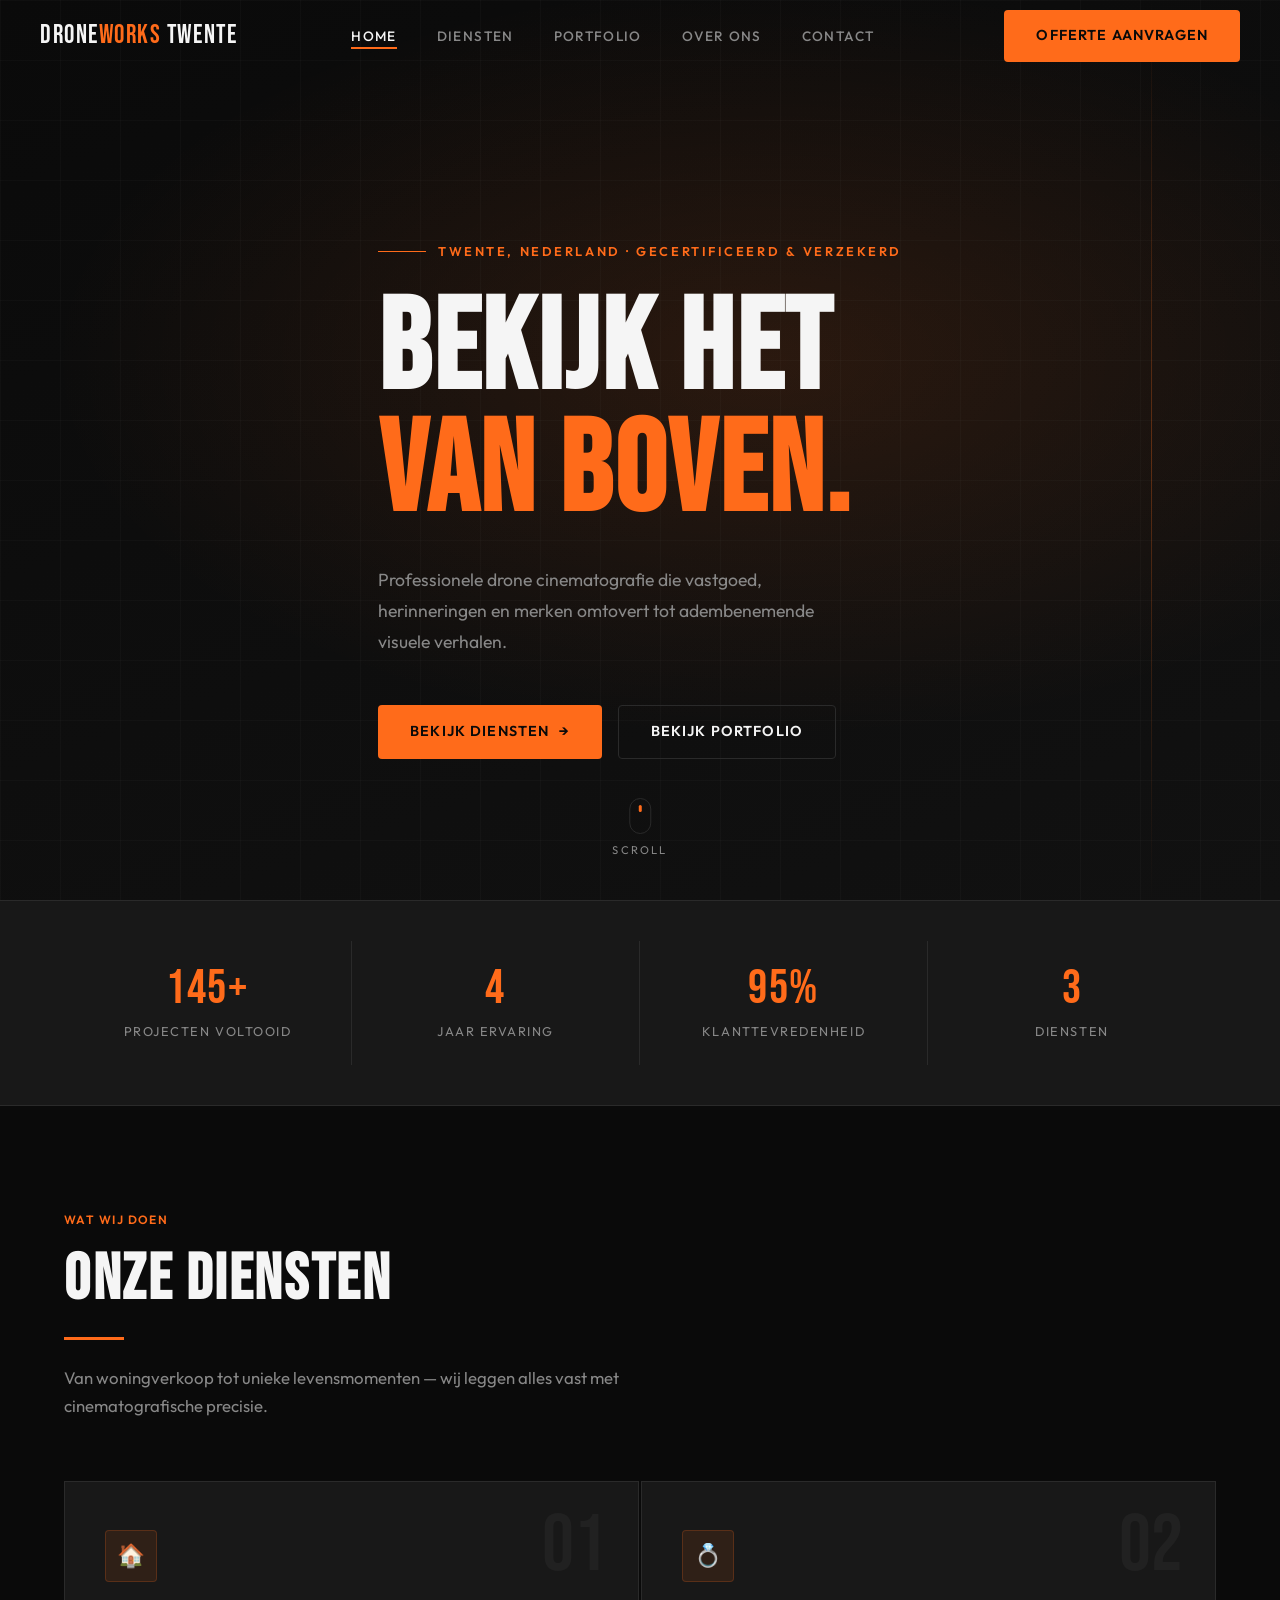
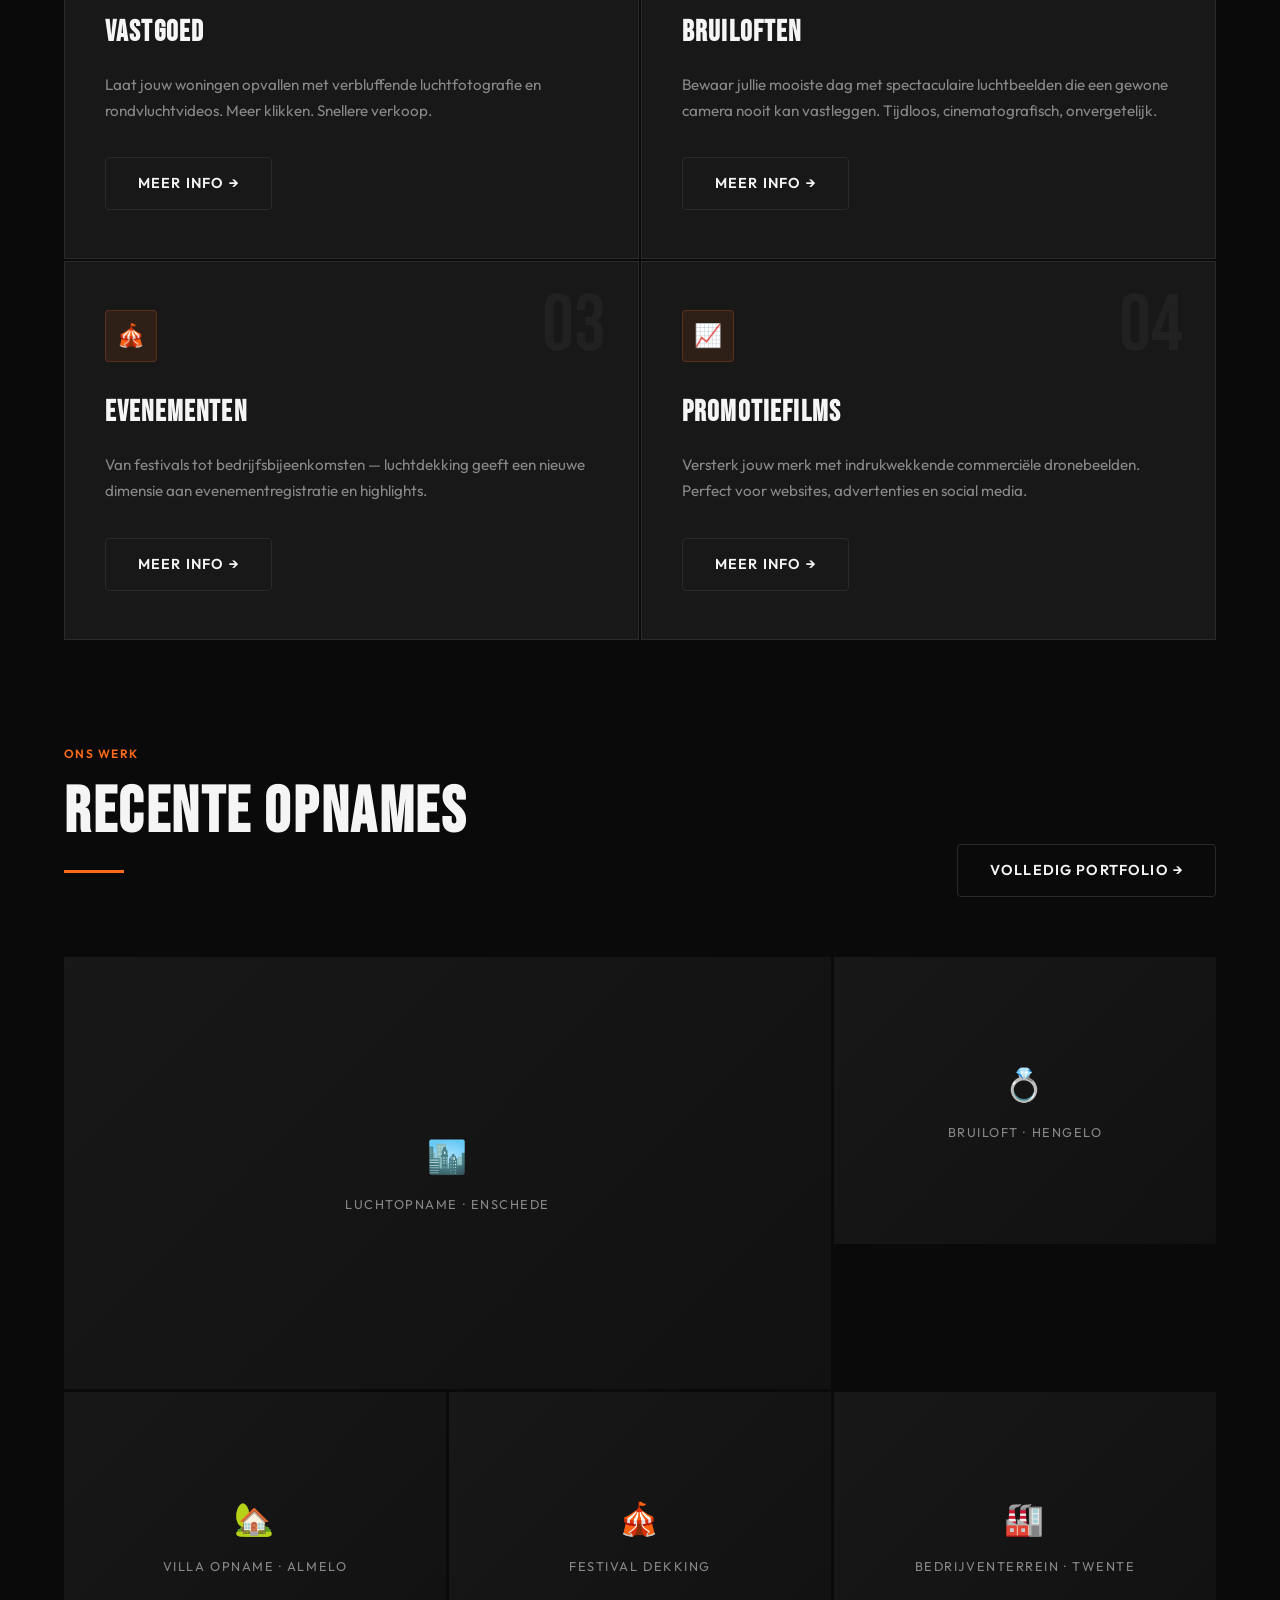
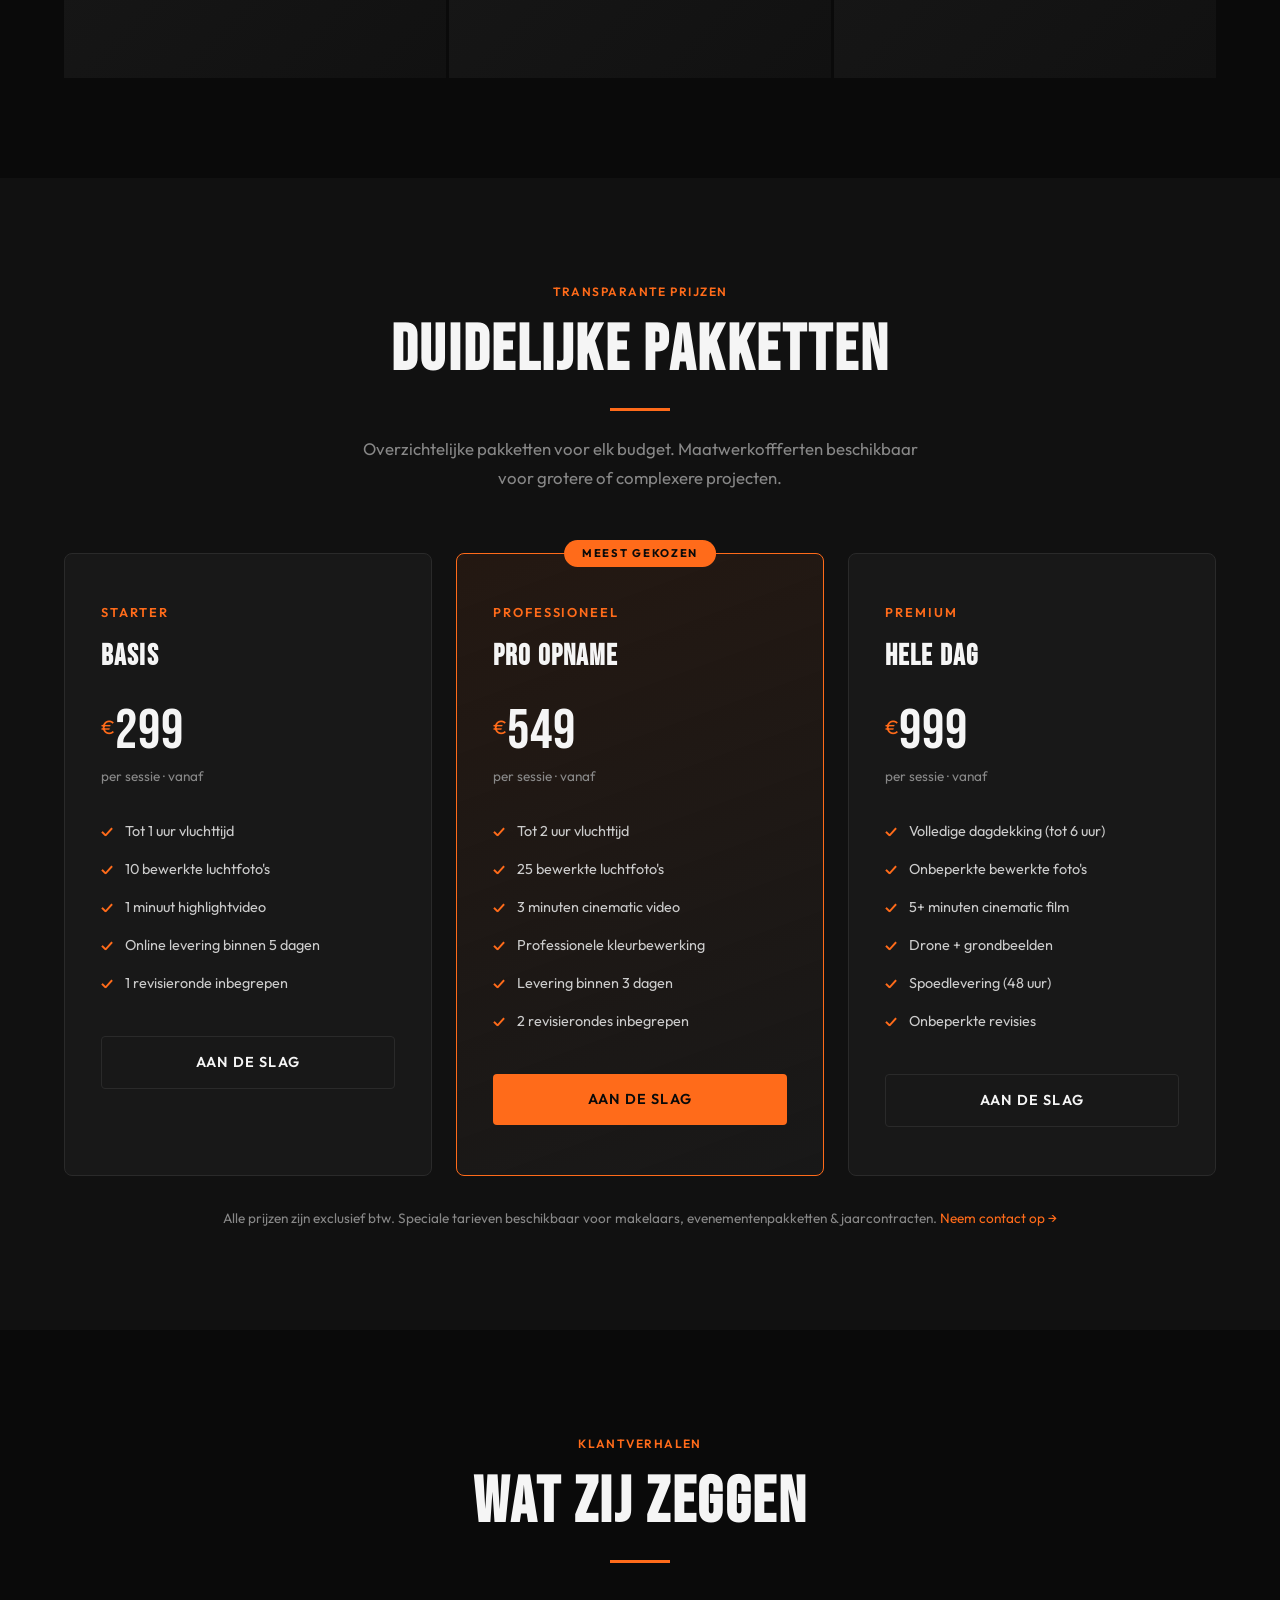
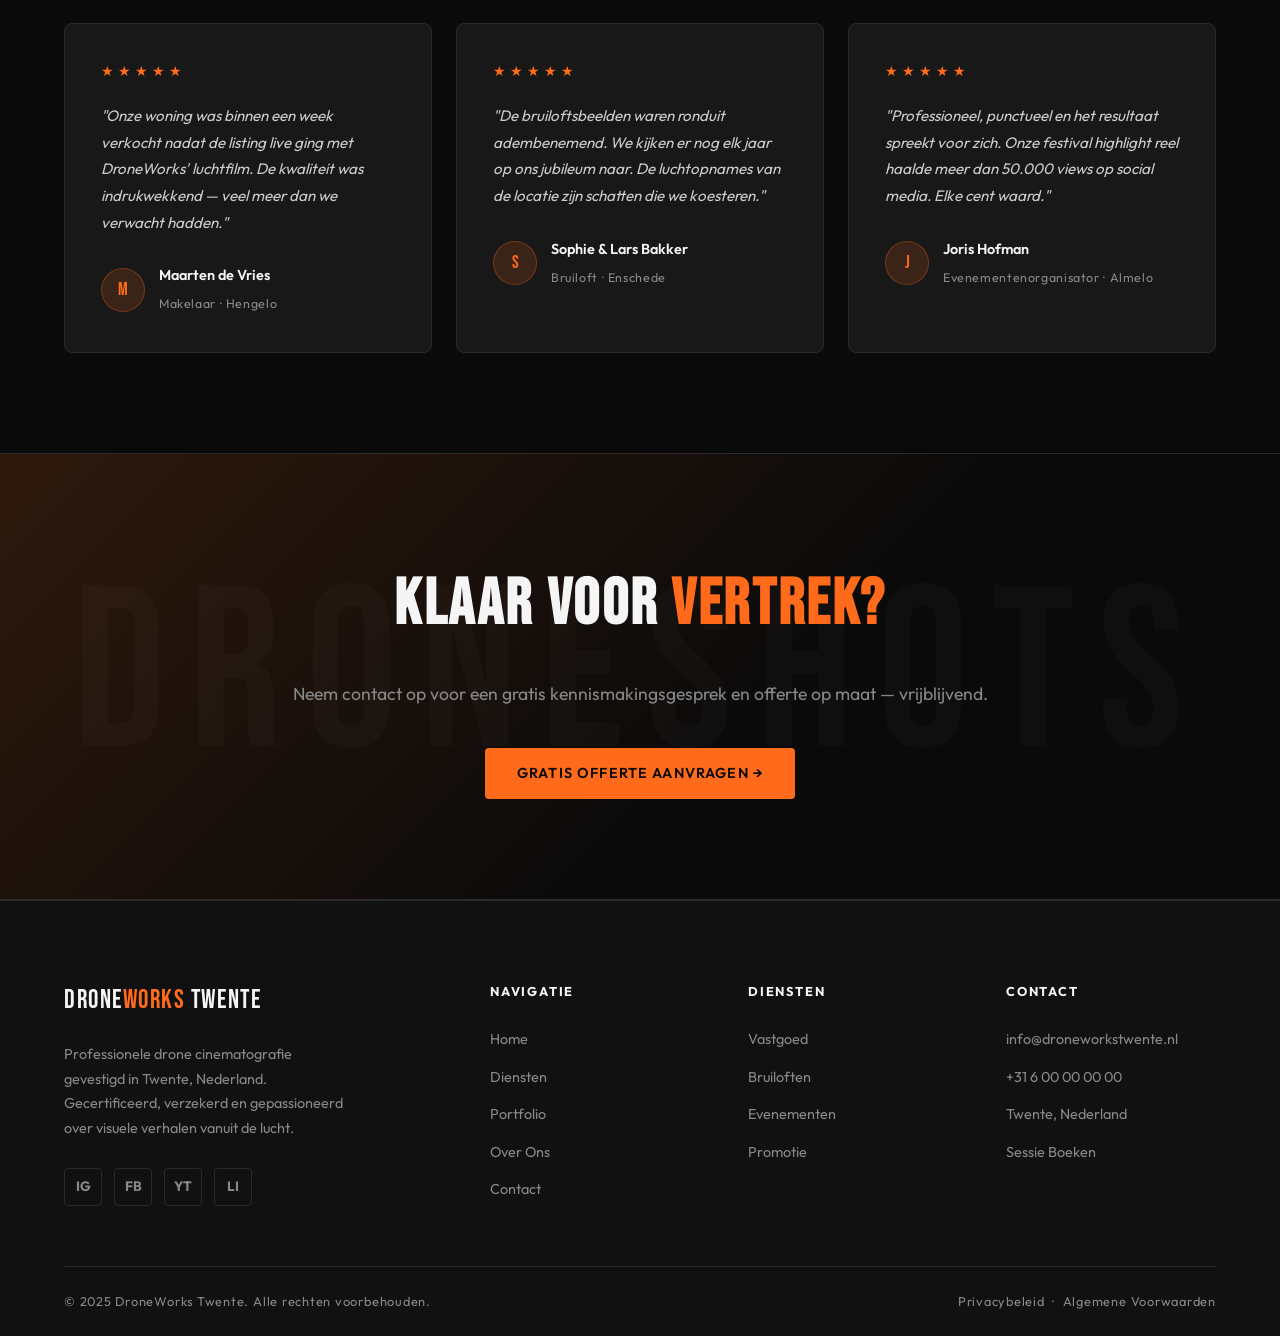
==== index.html @ cd23ff1b "Add files via upload" ====
<!DOCTYPE html>
<html lang="nl">
<head>
  <!-- ── Meta & SEO ───────────────────────────────────────── -->
  <meta charset="UTF-8" />
  <meta name="viewport" content="width=device-width, initial-scale=1.0" />
  <meta name="description" content="DroneWorks Twente — Professionele drone fotografie & videografie in Twente. Vastgoed, bruiloften, evenementen & promotiefilms." />
  <meta name="keywords" content="drone fotografie Twente, luchtfotografie Nederland, vastgoed drone, bruiloft drone video, DroneWorks Twente" />
  <meta property="og:title" content="DroneWorks Twente — Professionele Drone Cinematografie" />
  <meta property="og:description" content="Verhef jouw verhaal met adembenemende luchtbeelden. Vastgoed, bruiloften, evenementen & merken." />
  <meta property="og:type" content="website" />
  <title>DroneWorks Twente — Professionele Drone Cinematografie</title>
  <link rel="stylesheet" href="style.css" />
  <!-- Favicon placeholder -->
  <link rel="icon" href="data:image/svg+xml,<svg xmlns='http://www.w3.org/2000/svg' viewBox='0 0 100 100'><text y='.9em' font-size='90'>🚁</text></svg>" />
</head>
<body>

  <!-- ════════════════════════════════════════════════════════
       NAVIGATION
  ════════════════════════════════════════════════════════ -->
  <nav class="navbar" role="navigation" aria-label="Hoofdnavigatie">
    <div class="nav-inner">
      <!-- Logo -->
      <a href="index.html" class="nav-logo">DRONE<span>WORKS</span> TWENTE</a>

      <!-- Desktop links -->
      <ul class="nav-links">
        <li><a href="index.html" class="active">Home</a></li>
        <li><a href="services.html">Diensten</a></li>
        <li><a href="portfolio.html">Portfolio</a></li>
        <li><a href="about.html">Over Ons</a></li>
        <li><a href="contact.html">Contact</a></li>
      </ul>
      <a href="contact.html" class="btn btn-primary nav-cta">Offerte Aanvragen</a>

      <!-- Hamburger for mobile -->
      <button class="hamburger" aria-label="Menu openen" aria-expanded="false">
        <span></span><span></span><span></span>
      </button>
    </div>
  </nav>

  <!-- Mobile menu overlay -->
  <div class="mobile-menu" role="dialog" aria-label="Mobiele navigatie">
    <a href="index.html">Home</a>
    <a href="services.html">Diensten</a>
    <a href="portfolio.html">Portfolio</a>
    <a href="about.html">Over Ons</a>
    <a href="contact.html">Contact</a>
    <a href="contact.html" class="btn btn-primary" style="margin-top:16px;">Offerte Aanvragen</a>
  </div>

  <!-- ════════════════════════════════════════════════════════
       HERO SECTION
  ════════════════════════════════════════════════════════ -->
  <section class="hero" aria-label="Hero">
    <div class="hero-bg" aria-hidden="true"></div>

    <div class="hero-content">
      <div class="hero-eyebrow">
        <div class="hero-eyebrow-line"></div>
        <span>Twente, Nederland · Gecertificeerd &amp; Verzekerd</span>
      </div>

      <h1 class="hero-title">
        BEKIJK HET<br>
        <em>VAN BOVEN.</em>
      </h1>

      <p class="hero-sub">
        Professionele drone cinematografie die vastgoed, herinneringen
        en merken omtovert tot adembenemende visuele verhalen.
      </p>

      <div class="hero-actions">
        <a href="services.html" class="btn btn-primary">
          <span>Bekijk Diensten</span>
          <span>→</span>
        </a>
        <a href="portfolio.html" class="btn btn-outline">Bekijk Portfolio</a>
      </div>
    </div>

    <!-- Scroll indicator -->
    <div class="scroll-indicator" aria-hidden="true">
      <div class="scroll-mouse"></div>
      <span>Scroll</span>
    </div>
  </section>

  <!-- ════════════════════════════════════════════════════════
       STATS BAR
  ════════════════════════════════════════════════════════ -->
  <section class="stats-bar" aria-label="Statistieken">
    <div class="container">
      <div class="stats-grid">
        <div class="stat-item reveal">
          <div class="stat-number" data-count="150" data-suffix="+">150+</div>
          <div class="stat-label">Projecten Voltooid</div>
        </div>
        <div class="stat-item reveal reveal-delay-1">
          <div class="stat-number" data-count="5" data-suffix="">5</div>
          <div class="stat-label">Jaar Ervaring</div>
        </div>
        <div class="stat-item reveal reveal-delay-2">
          <div class="stat-number" data-count="98" data-suffix="%">98%</div>
          <div class="stat-label">Klanttevredenheid</div>
        </div>
        <div class="stat-item reveal reveal-delay-3">
          <div class="stat-number" data-count="4" data-suffix="">4</div>
          <div class="stat-label">Diensten</div>
        </div>
      </div>
    </div>
  </section>

  <!-- ════════════════════════════════════════════════════════
       SERVICES OVERVIEW
  ════════════════════════════════════════════════════════ -->
  <section class="section" aria-labelledby="services-heading">
    <div class="container">
      <div class="reveal">
        <span class="tag">Wat Wij Doen</span>
        <h2 class="section-title" id="services-heading">ONZE DIENSTEN</h2>
        <div class="divider"></div>
        <p class="section-sub">
          Van woningverkoop tot unieke levensmomenten — wij leggen alles vast met cinematografische precisie.
        </p>
      </div>

      <div class="services-grid">

        <!-- Vastgoed -->
        <div class="service-card reveal">
          <span class="service-num" aria-hidden="true">01</span>
          <div class="service-icon" aria-hidden="true">🏠</div>
          <h3>Vastgoed</h3>
          <p>Laat jouw woningen opvallen met verbluffende luchtfotografie en rondvluchtvideos. Meer klikken. Snellere verkoop.</p>
          <br>
          <a href="services.html#vastgoed" class="btn btn-outline" style="margin-top:8px;">Meer Info →</a>
        </div>

        <!-- Bruiloften -->
        <div class="service-card reveal reveal-delay-1">
          <span class="service-num" aria-hidden="true">02</span>
          <div class="service-icon" aria-hidden="true">💍</div>
          <h3>Bruiloften</h3>
          <p>Bewaar jullie mooiste dag met spectaculaire luchtbeelden die een gewone camera nooit kan vastleggen. Tijdloos, cinematografisch, onvergetelijk.</p>
          <br>
          <a href="services.html#bruiloften" class="btn btn-outline" style="margin-top:8px;">Meer Info →</a>
        </div>

        <!-- Evenementen -->
        <div class="service-card reveal reveal-delay-2">
          <span class="service-num" aria-hidden="true">03</span>
          <div class="service-icon" aria-hidden="true">🎪</div>
          <h3>Evenementen</h3>
          <p>Van festivals tot bedrijfsbijeenkomsten — luchtdekking geeft een nieuwe dimensie aan evenementregistratie en highlights.</p>
          <br>
          <a href="services.html#evenementen" class="btn btn-outline" style="margin-top:8px;">Meer Info →</a>
        </div>

        <!-- Promotiefilms -->
        <div class="service-card reveal reveal-delay-3">
          <span class="service-num" aria-hidden="true">04</span>
          <div class="service-icon" aria-hidden="true">📈</div>
          <h3>Promotiefilms</h3>
          <p>Versterk jouw merk met indrukwekkende commerciële dronebeelden. Perfect voor websites, advertenties en social media.</p>
          <br>
          <a href="services.html#promotie" class="btn btn-outline" style="margin-top:8px;">Meer Info →</a>
        </div>

      </div>
    </div>
  </section>

  <!-- ════════════════════════════════════════════════════════
       PORTFOLIO PREVIEW
  ════════════════════════════════════════════════════════ -->
  <section class="section" style="padding-top:0;" aria-labelledby="portfolio-heading">
    <div class="container">
      <div class="reveal" style="display:flex; align-items:flex-end; justify-content:space-between; flex-wrap:wrap; gap:24px; margin-bottom:0;">
        <div>
          <span class="tag">Ons Werk</span>
          <h2 class="section-title" id="portfolio-heading">RECENTE OPNAMES</h2>
          <div class="divider"></div>
        </div>
        <a href="portfolio.html" class="btn btn-outline reveal">Volledig Portfolio →</a>
      </div>

      <!-- 3-column portfolio grid with one wide item -->
      <div class="portfolio-grid reveal">

        <div class="portfolio-item large">
          <div class="portfolio-placeholder">
            <span class="icon">🏙️</span>
            <span>Luchtopname · Enschede</span>
          </div>
          <div class="portfolio-overlay">
            <h4>Enschede Luchtopname</h4>
            <span>Vastgoed</span>
          </div>
        </div>

        <div class="portfolio-item">
          <div class="portfolio-placeholder">
            <span class="icon">💍</span>
            <span>Bruiloft · Hengelo</span>
          </div>
          <div class="portfolio-overlay">
            <h4>Bruiloft Dag</h4>
            <span>Bruiloft</span>
          </div>
        </div>

        <div class="portfolio-item">
          <div class="portfolio-placeholder">
            <span class="icon">🏡</span>
            <span>Villa Opname · Almelo</span>
          </div>
          <div class="portfolio-overlay">
            <h4>Villa Almelo</h4>
            <span>Vastgoed</span>
          </div>
        </div>

        <div class="portfolio-item">
          <div class="portfolio-placeholder">
            <span class="icon">🎪</span>
            <span>Festival Dekking</span>
          </div>
          <div class="portfolio-overlay">
            <h4>Zomerfestival</h4>
            <span>Evenement</span>
          </div>
        </div>

        <div class="portfolio-item">
          <div class="portfolio-placeholder">
            <span class="icon">🏭</span>
            <span>Bedrijventerrein · Twente</span>
          </div>
          <div class="portfolio-overlay">
            <h4>Bedrijventerrein</h4>
            <span>Promotie</span>
          </div>
        </div>

      </div>
    </div>
  </section>

  <!-- ════════════════════════════════════════════════════════
       PRICING
  ════════════════════════════════════════════════════════ -->
  <section class="section" style="background: var(--dark);" aria-labelledby="pricing-heading">
    <div class="container">
      <div class="reveal" style="text-align:center; max-width:600px; margin:0 auto 60px;">
        <span class="tag">Transparante Prijzen</span>
        <h2 class="section-title" id="pricing-heading">DUIDELIJKE PAKKETTEN</h2>
        <div class="divider" style="margin:24px auto;"></div>
        <p class="section-sub" style="margin:0 auto;">
          Overzichtelijke pakketten voor elk budget. Maatwerkoffferten beschikbaar voor grotere of complexere projecten.
        </p>
      </div>

      <div class="pricing-grid">

        <!-- Starter -->
        <div class="pricing-card reveal">
          <div class="pricing-tier">Starter</div>
          <h3>Basis</h3>
          <div class="pricing-price">
            <span class="currency">€</span><span class="amount">299</span>
            <div class="period">per sessie · vanaf</div>
          </div>
          <ul class="pricing-features">
            <li>Tot 1 uur vluchttijd</li>
            <li>10 bewerkte luchtfoto's</li>
            <li>1 minuut highlightvideo</li>
            <li>Online levering binnen 5 dagen</li>
            <li>1 revisieronde inbegrepen</li>
          </ul>
          <a href="contact.html" class="btn btn-outline">Aan de Slag</a>
        </div>

        <!-- Professional (featured) -->
        <div class="pricing-card featured reveal reveal-delay-1">
          <div class="pricing-badge">Meest Gekozen</div>
          <div class="pricing-tier">Professioneel</div>
          <h3>Pro Opname</h3>
          <div class="pricing-price">
            <span class="currency">€</span><span class="amount">549</span>
            <div class="period">per sessie · vanaf</div>
          </div>
          <ul class="pricing-features">
            <li>Tot 2 uur vluchttijd</li>
            <li>25 bewerkte luchtfoto's</li>
            <li>3 minuten cinematic video</li>
            <li>Professionele kleurbewerking</li>
            <li>Levering binnen 3 dagen</li>
            <li>2 revisierondes inbegrepen</li>
          </ul>
          <a href="contact.html" class="btn btn-primary">Aan de Slag</a>
        </div>

        <!-- Premium -->
        <div class="pricing-card reveal reveal-delay-2">
          <div class="pricing-tier">Premium</div>
          <h3>Hele Dag</h3>
          <div class="pricing-price">
            <span class="currency">€</span><span class="amount">999</span>
            <div class="period">per sessie · vanaf</div>
          </div>
          <ul class="pricing-features">
            <li>Volledige dagdekking (tot 6 uur)</li>
            <li>Onbeperkte bewerkte foto's</li>
            <li>5+ minuten cinematic film</li>
            <li>Drone + grondbeelden</li>
            <li>Spoedlevering (48 uur)</li>
            <li>Onbeperkte revisies</li>
          </ul>
          <a href="contact.html" class="btn btn-outline">Aan de Slag</a>
        </div>

      </div>

      <p class="reveal" style="text-align:center; color:var(--grey); font-size:0.85rem; margin-top:32px;">
        Alle prijzen zijn exclusief btw. Speciale tarieven beschikbaar voor makelaars, evenementenpakketten &amp; jaarcontracten.
        <a href="contact.html" style="color:var(--orange);">Neem contact op →</a>
      </p>
    </div>
  </section>

  <!-- ════════════════════════════════════════════════════════
       TESTIMONIALS
  ════════════════════════════════════════════════════════ -->
  <section class="section" aria-labelledby="testimonials-heading">
    <div class="container">
      <div class="reveal" style="text-align:center;">
        <span class="tag">Klantverhalen</span>
        <h2 class="section-title" id="testimonials-heading">WAT ZIJ ZEGGEN</h2>
        <div class="divider" style="margin:24px auto;"></div>
      </div>

      <div class="testimonials-grid">

        <div class="testimonial-card reveal">
          <div class="testimonial-stars">★★★★★</div>
          <blockquote>"Onze woning was binnen een week verkocht nadat de listing live ging met DroneWorks' luchtfilm. De kwaliteit was indrukwekkend — veel meer dan we verwacht hadden."</blockquote>
          <div class="testimonial-author">
            <div class="testimonial-avatar">M</div>
            <div class="testimonial-author-info">
              <strong>Maarten de Vries</strong>
              <span>Makelaar · Hengelo</span>
            </div>
          </div>
        </div>

        <div class="testimonial-card reveal reveal-delay-1">
          <div class="testimonial-stars">★★★★★</div>
          <blockquote>"De bruiloftsbeelden waren ronduit adembenemend. We kijken er nog elk jaar op ons jubileum naar. De luchtopnames van de locatie zijn schatten die we koesteren."</blockquote>
          <div class="testimonial-author">
            <div class="testimonial-avatar">S</div>
            <div class="testimonial-author-info">
              <strong>Sophie &amp; Lars Bakker</strong>
              <span>Bruiloft · Enschede</span>
            </div>
          </div>
        </div>

        <div class="testimonial-card reveal reveal-delay-2">
          <div class="testimonial-stars">★★★★★</div>
          <blockquote>"Professioneel, punctueel en het resultaat spreekt voor zich. Onze festival highlight reel haalde meer dan 50.000 views op social media. Elke cent waard."</blockquote>
          <div class="testimonial-author">
            <div class="testimonial-avatar">J</div>
            <div class="testimonial-author-info">
              <strong>Joris Hofman</strong>
              <span>Evenementenorganisator · Almelo</span>
            </div>
          </div>
        </div>

      </div>
    </div>
  </section>

  <!-- ════════════════════════════════════════════════════════
       CTA BANNER
  ════════════════════════════════════════════════════════ -->
  <section class="cta-banner" aria-labelledby="cta-heading">
    <div class="container">
      <h2 id="cta-heading">KLAAR VOOR <span class="orange">VERTREK?</span></h2>
      <p>Neem contact op voor een gratis kennismakingsgesprek en offerte op maat — vrijblijvend.</p>
      <a href="contact.html" class="btn btn-primary">
        Gratis Offerte Aanvragen →
      </a>
    </div>
  </section>

  <!-- ════════════════════════════════════════════════════════
       FOOTER
  ════════════════════════════════════════════════════════ -->
  <footer>
    <div class="container">
      <div class="footer-grid">

        <!-- Brand -->
        <div class="footer-brand">
          <a href="index.html" class="nav-logo">DRONE<span>WORKS</span> TWENTE</a>
          <p>Professionele drone cinematografie gevestigd in Twente, Nederland. Gecertificeerd, verzekerd en gepassioneerd over visuele verhalen vanuit de lucht.</p>
          <div class="social-links">
            <a href="#" class="social-link" aria-label="Instagram">IG</a>
            <a href="#" class="social-link" aria-label="Facebook">FB</a>
            <a href="#" class="social-link" aria-label="YouTube">YT</a>
            <a href="#" class="social-link" aria-label="LinkedIn">LI</a>
          </div>
        </div>

        <!-- Navigation -->
        <div class="footer-col">
          <h4>Navigatie</h4>
          <ul>
            <li><a href="index.html">Home</a></li>
            <li><a href="services.html">Diensten</a></li>
            <li><a href="portfolio.html">Portfolio</a></li>
            <li><a href="about.html">Over Ons</a></li>
            <li><a href="contact.html">Contact</a></li>
          </ul>
        </div>

        <!-- Services -->
        <div class="footer-col">
          <h4>Diensten</h4>
          <ul>
            <li><a href="services.html#vastgoed">Vastgoed</a></li>
            <li><a href="services.html#bruiloften">Bruiloften</a></li>
            <li><a href="services.html#evenementen">Evenementen</a></li>
            <li><a href="services.html#promotie">Promotie</a></li>
          </ul>
        </div>

        <!-- Contact -->
        <div class="footer-col">
          <h4>Contact</h4>
          <ul>
            <li><a href="mailto:info@droneworkstwente.nl">info@droneworkstwente.nl</a></li>
            <li><a href="tel:+31600000000">+31 6 00 00 00 00</a></li>
            <li><a href="#">Twente, Nederland</a></li>
            <li><a href="contact.html">Sessie Boeken</a></li>
          </ul>
        </div>

      </div>

      <!-- Footer bottom bar -->
      <div class="footer-bottom">
        <p>© 2025 DroneWorks Twente. Alle rechten voorbehouden.</p>
        <p>
          <a href="#">Privacybeleid</a> &nbsp;·&nbsp;
          <a href="#">Algemene Voorwaarden</a>
        </p>
      </div>
    </div>
  </footer>

  <script src="script.js"></script>
</body>
</html>
---- style.css ----
/* ============================================================
   DroneWorks Twente — Main Stylesheet
   Dark cinematic theme with orange accents
   ============================================================ */

@import url('https://fonts.googleapis.com/css2?family=Bebas+Neue&family=Outfit:wght@300;400;500;600;700&display=swap');

/* ── CSS Variables ───────────────────────────────────────── */
:root {
  --black:      #0a0a0a;
  --dark:       #111111;
  --card:       #181818;
  --border:     #2a2a2a;
  --orange:     #ff6b1a;
  --orange-dim: #cc5514;
  --white:      #f5f5f5;
  --grey:       #888888;
  --light-grey: #cccccc;

  --font-display: 'Bebas Neue', sans-serif;
  --font-body:    'Outfit', sans-serif;

  --radius: 4px;
  --transition: 0.3s cubic-bezier(0.4, 0, 0.2, 1);
  --glow: 0 0 40px rgba(255,107,26,0.25);
}

/* ── Reset ───────────────────────────────────────────────── */
*, *::before, *::after { box-sizing: border-box; margin: 0; padding: 0; }
html { scroll-behavior: smooth; font-size: 16px; }
body {
  background: var(--black);
  color: var(--white);
  font-family: var(--font-body);
  line-height: 1.6;
  overflow-x: hidden;
}
img { max-width: 100%; display: block; }
a  { color: inherit; text-decoration: none; }
ul { list-style: none; }

/* ── Utility ─────────────────────────────────────────────── */
.container  { max-width: 1200px; margin: 0 auto; padding: 0 24px; }
.section    { padding: 100px 0; }
.section-sm { padding: 60px 0; }
.orange     { color: var(--orange); }
.tag {
  display: inline-block;
  font-size: 0.75rem;
  font-weight: 600;
  letter-spacing: 0.12em;
  text-transform: uppercase;
  color: var(--orange);
  margin-bottom: 16px;
}
.section-title {
  font-family: var(--font-display);
  font-size: clamp(2.5rem, 5vw, 4rem);
  letter-spacing: 0.04em;
  line-height: 1.05;
  margin-bottom: 20px;
}
.section-sub {
  font-size: 1.05rem;
  color: var(--grey);
  max-width: 560px;
  line-height: 1.7;
}
.divider {
  width: 60px; height: 3px;
  background: var(--orange);
  margin: 24px 0;
}

/* ── Buttons ─────────────────────────────────────────────── */
.btn {
  display: inline-flex;
  align-items: center;
  gap: 10px;
  padding: 14px 32px;
  font-family: var(--font-body);
  font-size: 0.9rem;
  font-weight: 600;
  letter-spacing: 0.08em;
  text-transform: uppercase;
  border-radius: var(--radius);
  cursor: pointer;
  transition: var(--transition);
  border: none;
}
.btn-primary {
  background: var(--orange);
  color: var(--black);
}
.btn-primary:hover {
  background: var(--white);
  transform: translateY(-2px);
  box-shadow: var(--glow);
}
.btn-outline {
  background: transparent;
  color: var(--white);
  border: 1px solid var(--border);
}
.btn-outline:hover {
  border-color: var(--orange);
  color: var(--orange);
}

/* ── Navigation ──────────────────────────────────────────── */
.navbar {
  position: fixed;
  top: 0; left: 0; right: 0;
  z-index: 1000;
  padding: 0 24px;
  transition: var(--transition);
}
.navbar.scrolled {
  background: rgba(10,10,10,0.95);
  backdrop-filter: blur(20px);
  border-bottom: 1px solid var(--border);
}
.nav-inner {
  max-width: 1200px;
  margin: 0 auto;
  height: 72px;
  display: flex;
  align-items: center;
  justify-content: space-between;
}
.nav-logo {
  font-family: var(--font-display);
  font-size: 1.6rem;
  letter-spacing: 0.06em;
  color: var(--white);
}
.nav-logo span { color: var(--orange); }
.nav-links {
  display: flex;
  align-items: center;
  gap: 40px;
}
.nav-links a {
  font-size: 0.85rem;
  font-weight: 500;
  letter-spacing: 0.1em;
  text-transform: uppercase;
  color: var(--grey);
  transition: var(--transition);
  position: relative;
}
.nav-links a::after {
  content: '';
  position: absolute;
  bottom: -4px; left: 0;
  width: 0; height: 2px;
  background: var(--orange);
  transition: var(--transition);
}
.nav-links a:hover,
.nav-links a.active { color: var(--white); }
.nav-links a:hover::after,
.nav-links a.active::after { width: 100%; }
.nav-cta { margin-left: 16px; }

/* Hamburger */
.hamburger {
  display: none;
  flex-direction: column;
  gap: 5px;
  cursor: pointer;
  padding: 4px;
}
.hamburger span {
  display: block;
  width: 24px; height: 2px;
  background: var(--white);
  transition: var(--transition);
}
.hamburger.open span:nth-child(1) { transform: translateY(7px) rotate(45deg); }
.hamburger.open span:nth-child(2) { opacity: 0; }
.hamburger.open span:nth-child(3) { transform: translateY(-7px) rotate(-45deg); }

/* Mobile menu */
.mobile-menu {
  display: none;
  position: fixed;
  inset: 0;
  background: var(--black);
  z-index: 999;
  flex-direction: column;
  align-items: center;
  justify-content: center;
  gap: 40px;
}
.mobile-menu.open { display: flex; }
.mobile-menu a {
  font-family: var(--font-display);
  font-size: 2.5rem;
  letter-spacing: 0.06em;
  color: var(--grey);
  transition: var(--transition);
}
.mobile-menu a:hover { color: var(--orange); }

/* ── Hero ─────────────────────────────────────────────────── */
.hero {
  position: relative;
  min-height: 100vh;
  display: flex;
  align-items: center;
  overflow: hidden;
}
.hero-bg {
  position: absolute;
  inset: 0;
  background:
    radial-gradient(ellipse 80% 60% at 60% 40%, rgba(255,107,26,0.12) 0%, transparent 70%),
    linear-gradient(160deg, #0a0a0a 0%, #111111 100%);
}
/* Cinematic grid overlay */
.hero-bg::before {
  content: '';
  position: absolute;
  inset: 0;
  background-image:
    linear-gradient(rgba(255,255,255,0.02) 1px, transparent 1px),
    linear-gradient(90deg, rgba(255,255,255,0.02) 1px, transparent 1px);
  background-size: 60px 60px;
}
/* Diagonal orange accent line */
.hero-bg::after {
  content: '';
  position: absolute;
  top: 0; right: 10%;
  width: 1px; height: 100%;
  background: linear-gradient(to bottom, transparent, var(--orange), transparent);
  opacity: 0.3;
}
.hero-content {
  position: relative;
  z-index: 2;
  max-width: 1200px;
  margin: 0 auto;
  padding: 0 24px;
  padding-top: 100px;
}
.hero-eyebrow {
  display: flex;
  align-items: center;
  gap: 12px;
  margin-bottom: 28px;
  opacity: 0;
  animation: fadeUp 0.8s 0.3s forwards;
}
.hero-eyebrow-line {
  width: 48px; height: 1px;
  background: var(--orange);
}
.hero-eyebrow span {
  font-size: 0.8rem;
  font-weight: 600;
  letter-spacing: 0.2em;
  text-transform: uppercase;
  color: var(--orange);
}
.hero-title {
  font-family: var(--font-display);
  font-size: clamp(4rem, 10vw, 9rem);
  line-height: 0.95;
  letter-spacing: 0.02em;
  margin-bottom: 32px;
  opacity: 0;
  animation: fadeUp 0.8s 0.5s forwards;
}
.hero-title em {
  font-style: normal;
  color: var(--orange);
  display: block;
}
.hero-sub {
  font-size: 1.1rem;
  color: var(--grey);
  max-width: 480px;
  line-height: 1.75;
  margin-bottom: 48px;
  opacity: 0;
  animation: fadeUp 0.8s 0.7s forwards;
}
.hero-actions {
  display: flex;
  gap: 16px;
  flex-wrap: wrap;
  opacity: 0;
  animation: fadeUp 0.8s 0.9s forwards;
}
/* Scroll indicator */
.scroll-indicator {
  position: absolute;
  bottom: 40px;
  left: 50%;
  transform: translateX(-50%);
  display: flex;
  flex-direction: column;
  align-items: center;
  gap: 8px;
  opacity: 0;
  animation: fadeIn 1s 1.5s forwards;
}
.scroll-indicator span {
  font-size: 0.7rem;
  letter-spacing: 0.2em;
  text-transform: uppercase;
  color: var(--grey);
}
.scroll-mouse {
  width: 22px; height: 36px;
  border: 1px solid var(--border);
  border-radius: 11px;
  position: relative;
}
.scroll-mouse::after {
  content: '';
  position: absolute;
  top: 6px; left: 50%;
  transform: translateX(-50%);
  width: 3px; height: 7px;
  background: var(--orange);
  border-radius: 2px;
  animation: scrollDot 2s infinite;
}

/* ── Stats Bar ───────────────────────────────────────────── */
.stats-bar {
  background: var(--card);
  border-top: 1px solid var(--border);
  border-bottom: 1px solid var(--border);
  padding: 40px 0;
}
.stats-grid {
  display: grid;
  grid-template-columns: repeat(4, 1fr);
  gap: 0;
}
.stat-item {
  text-align: center;
  padding: 24px;
  border-right: 1px solid var(--border);
  position: relative;
}
.stat-item:last-child { border-right: none; }
.stat-number {
  font-family: var(--font-display);
  font-size: 3rem;
  letter-spacing: 0.04em;
  color: var(--orange);
  line-height: 1;
  margin-bottom: 8px;
}
.stat-label {
  font-size: 0.8rem;
  letter-spacing: 0.12em;
  text-transform: uppercase;
  color: var(--grey);
}

/* ── Services Overview ───────────────────────────────────── */
.services-grid {
  display: grid;
  grid-template-columns: repeat(2, 1fr);
  gap: 2px;
  margin-top: 60px;
}
.service-card {
  background: var(--card);
  padding: 48px 40px;
  border: 1px solid var(--border);
  position: relative;
  overflow: hidden;
  transition: var(--transition);
  cursor: pointer;
}
.service-card::before {
  content: '';
  position: absolute;
  bottom: 0; left: 0;
  width: 0; height: 2px;
  background: var(--orange);
  transition: var(--transition);
}
.service-card:hover::before { width: 100%; }
.service-card:hover { border-color: rgba(255,107,26,0.3); }
.service-icon {
  width: 52px; height: 52px;
  background: rgba(255,107,26,0.1);
  border: 1px solid rgba(255,107,26,0.2);
  border-radius: var(--radius);
  display: flex;
  align-items: center;
  justify-content: center;
  margin-bottom: 28px;
  font-size: 1.4rem;
}
.service-card h3 {
  font-family: var(--font-display);
  font-size: 1.8rem;
  letter-spacing: 0.04em;
  margin-bottom: 16px;
}
.service-card p {
  color: var(--grey);
  line-height: 1.7;
  font-size: 0.95rem;
}
.service-num {
  position: absolute;
  top: 24px; right: 32px;
  font-family: var(--font-display);
  font-size: 5rem;
  color: rgba(255,255,255,0.04);
  line-height: 1;
  pointer-events: none;
}

/* ── Portfolio Grid ──────────────────────────────────────── */
.portfolio-grid {
  display: grid;
  grid-template-columns: repeat(3, 1fr);
  gap: 3px;
  margin-top: 60px;
}
.portfolio-item {
  position: relative;
  aspect-ratio: 4/3;
  overflow: hidden;
  cursor: pointer;
  background: var(--card);
}
.portfolio-item.large {
  grid-column: span 2;
  aspect-ratio: 16/9;
}
.portfolio-placeholder {
  width: 100%; height: 100%;
  background: linear-gradient(135deg, var(--card) 0%, var(--dark) 100%);
  display: flex;
  flex-direction: column;
  align-items: center;
  justify-content: center;
  gap: 12px;
  color: var(--grey);
  font-size: 0.8rem;
  letter-spacing: 0.12em;
  text-transform: uppercase;
  transition: var(--transition);
}
.portfolio-placeholder .icon { font-size: 2rem; }
.portfolio-overlay {
  position: absolute;
  inset: 0;
  background: rgba(255,107,26,0.85);
  display: flex;
  flex-direction: column;
  align-items: center;
  justify-content: center;
  opacity: 0;
  transition: var(--transition);
}
.portfolio-item:hover .portfolio-overlay { opacity: 1; }
.portfolio-overlay h4 {
  font-family: var(--font-display);
  font-size: 1.6rem;
  letter-spacing: 0.06em;
  color: var(--black);
  margin-bottom: 8px;
}
.portfolio-overlay span {
  font-size: 0.75rem;
  letter-spacing: 0.15em;
  text-transform: uppercase;
  color: rgba(0,0,0,0.7);
}

/* ── Pricing ─────────────────────────────────────────────── */
.pricing-grid {
  display: grid;
  grid-template-columns: repeat(3, 1fr);
  gap: 24px;
  margin-top: 60px;
}
.pricing-card {
  background: var(--card);
  border: 1px solid var(--border);
  border-radius: 8px;
  padding: 48px 36px;
  position: relative;
  transition: var(--transition);
}
.pricing-card.featured {
  border-color: var(--orange);
  background: linear-gradient(160deg, rgba(255,107,26,0.08) 0%, var(--card) 100%);
}
.pricing-badge {
  position: absolute;
  top: -14px; left: 50%;
  transform: translateX(-50%);
  background: var(--orange);
  color: var(--black);
  font-size: 0.7rem;
  font-weight: 700;
  letter-spacing: 0.15em;
  text-transform: uppercase;
  padding: 5px 18px;
  border-radius: 20px;
}
.pricing-tier {
  font-size: 0.8rem;
  font-weight: 600;
  letter-spacing: 0.15em;
  text-transform: uppercase;
  color: var(--orange);
  margin-bottom: 12px;
}
.pricing-card h3 {
  font-family: var(--font-display);
  font-size: 1.8rem;
  letter-spacing: 0.04em;
  margin-bottom: 24px;
}
.pricing-price {
  margin-bottom: 32px;
}
.pricing-price .amount {
  font-family: var(--font-display);
  font-size: 3.5rem;
  letter-spacing: 0.02em;
  color: var(--white);
  line-height: 1;
}
.pricing-price .currency {
  font-size: 1.2rem;
  vertical-align: top;
  margin-top: 8px;
  display: inline-block;
  color: var(--orange);
}
.pricing-price .period {
  font-size: 0.85rem;
  color: var(--grey);
  margin-top: 6px;
}
.pricing-features {
  display: flex;
  flex-direction: column;
  gap: 14px;
  margin-bottom: 40px;
}
.pricing-features li {
  display: flex;
  align-items: flex-start;
  gap: 12px;
  font-size: 0.9rem;
  color: var(--light-grey);
}
.pricing-features li::before {
  content: '✓';
  color: var(--orange);
  font-weight: 700;
  flex-shrink: 0;
  margin-top: 1px;
}
.pricing-card .btn { width: 100%; justify-content: center; }

/* ── CTA Banner ──────────────────────────────────────────── */
.cta-banner {
  background: linear-gradient(135deg, rgba(255,107,26,0.15) 0%, transparent 60%);
  border-top: 1px solid var(--border);
  border-bottom: 1px solid var(--border);
  padding: 100px 0;
  text-align: center;
  position: relative;
  overflow: hidden;
}
.cta-banner::before {
  content: 'DRONESHOTS';
  position: absolute;
  top: 50%;
  left: 50%;
  transform: translate(-50%, -50%);
  font-family: var(--font-display);
  font-size: 18vw;
  color: rgba(255,255,255,0.025);
  white-space: nowrap;
  pointer-events: none;
  letter-spacing: 0.1em;
}
.cta-banner h2 {
  font-family: var(--font-display);
  font-size: clamp(2.5rem, 5vw, 4.5rem);
  letter-spacing: 0.04em;
  margin-bottom: 24px;
  position: relative;
}
.cta-banner p {
  font-size: 1.1rem;
  color: var(--grey);
  margin-bottom: 40px;
  position: relative;
}
.cta-banner .btn { position: relative; }

/* ── About ───────────────────────────────────────────────── */
.about-layout {
  display: grid;
  grid-template-columns: 1fr 1fr;
  gap: 80px;
  align-items: center;
}
.about-visual {
  position: relative;
  aspect-ratio: 4/5;
  background: var(--card);
  border: 1px solid var(--border);
  overflow: hidden;
}
.about-visual-inner {
  width: 100%; height: 100%;
  display: flex;
  flex-direction: column;
  align-items: center;
  justify-content: center;
  gap: 12px;
  color: var(--grey);
  font-size: 0.8rem;
  letter-spacing: 0.1em;
  text-transform: uppercase;
}
.about-visual-inner .big-icon { font-size: 4rem; }
.about-accent {
  position: absolute;
  top: 24px; right: 24px;
  width: 80px; height: 80px;
  border: 2px solid var(--orange);
  border-radius: 50%;
  display: flex;
  align-items: center;
  justify-content: center;
  font-family: var(--font-display);
  font-size: 0.9rem;
  letter-spacing: 0.08em;
  color: var(--orange);
  text-align: center;
  line-height: 1.2;
}
.about-content .section-sub { margin-bottom: 32px; }
.about-values {
  display: grid;
  grid-template-columns: 1fr 1fr;
  gap: 16px;
  margin-top: 48px;
}
.value-item {
  padding: 24px;
  background: var(--card);
  border: 1px solid var(--border);
  border-radius: var(--radius);
}
.value-item h4 {
  font-size: 0.85rem;
  font-weight: 700;
  letter-spacing: 0.1em;
  text-transform: uppercase;
  color: var(--orange);
  margin-bottom: 8px;
}
.value-item p {
  font-size: 0.85rem;
  color: var(--grey);
  line-height: 1.6;
}

/* ── Contact ─────────────────────────────────────────────── */
.contact-layout {
  display: grid;
  grid-template-columns: 1fr 1.5fr;
  gap: 80px;
  align-items: start;
}
.contact-info { padding-top: 8px; }
.contact-detail {
  display: flex;
  gap: 20px;
  margin-bottom: 36px;
}
.contact-detail-icon {
  width: 44px; height: 44px;
  background: rgba(255,107,26,0.1);
  border: 1px solid rgba(255,107,26,0.2);
  border-radius: var(--radius);
  display: flex;
  align-items: center;
  justify-content: center;
  flex-shrink: 0;
  font-size: 1.1rem;
}
.contact-detail h4 {
  font-size: 0.8rem;
  font-weight: 600;
  letter-spacing: 0.12em;
  text-transform: uppercase;
  color: var(--grey);
  margin-bottom: 6px;
}
.contact-detail p, .contact-detail a {
  font-size: 0.95rem;
  color: var(--white);
}
.contact-detail a:hover { color: var(--orange); }

/* Form */
.contact-form {
  background: var(--card);
  border: 1px solid var(--border);
  border-radius: 8px;
  padding: 48px;
}
.form-row {
  display: grid;
  grid-template-columns: 1fr 1fr;
  gap: 20px;
}
.form-group {
  margin-bottom: 24px;
}
.form-group label {
  display: block;
  font-size: 0.8rem;
  font-weight: 600;
  letter-spacing: 0.1em;
  text-transform: uppercase;
  color: var(--grey);
  margin-bottom: 10px;
}
.form-group input,
.form-group select,
.form-group textarea {
  width: 100%;
  background: var(--dark);
  border: 1px solid var(--border);
  border-radius: var(--radius);
  padding: 14px 18px;
  font-family: var(--font-body);
  font-size: 0.95rem;
  color: var(--white);
  transition: var(--transition);
  outline: none;
  -webkit-appearance: none;
}
.form-group input::placeholder,
.form-group textarea::placeholder { color: #555; }
.form-group input:focus,
.form-group select:focus,
.form-group textarea:focus {
  border-color: var(--orange);
  box-shadow: 0 0 0 3px rgba(255,107,26,0.1);
}
.form-group select option { background: var(--dark); }
.form-group textarea { min-height: 140px; resize: vertical; }
.form-submit { width: 100%; justify-content: center; font-size: 0.95rem; padding: 16px; }

/* Success message */
.form-success {
  display: none;
  text-align: center;
  padding: 40px 24px;
}
.form-success .success-icon { font-size: 3rem; margin-bottom: 16px; }
.form-success h4 {
  font-family: var(--font-display);
  font-size: 1.8rem;
  letter-spacing: 0.04em;
  margin-bottom: 12px;
}
.form-success p { color: var(--grey); }

/* ── Page Hero (inner pages) ─────────────────────────────── */
.page-hero {
  padding: 160px 0 80px;
  position: relative;
  overflow: hidden;
}
.page-hero-bg {
  position: absolute;
  inset: 0;
  background:
    radial-gradient(ellipse 70% 60% at 50% 50%, rgba(255,107,26,0.08) 0%, transparent 70%);
}
.page-hero-bg::before {
  content: '';
  position: absolute;
  inset: 0;
  background-image:
    linear-gradient(rgba(255,255,255,0.015) 1px, transparent 1px),
    linear-gradient(90deg, rgba(255,255,255,0.015) 1px, transparent 1px);
  background-size: 60px 60px;
}
.page-hero-content { position: relative; z-index: 2; }
.breadcrumb {
  display: flex;
  align-items: center;
  gap: 8px;
  margin-bottom: 24px;
  font-size: 0.8rem;
  letter-spacing: 0.08em;
  text-transform: uppercase;
  color: var(--grey);
}
.breadcrumb a:hover { color: var(--orange); }
.breadcrumb span { color: var(--border); }

/* ── Detailed Services Page ──────────────────────────────── */
.service-detail {
  display: grid;
  grid-template-columns: 1fr 1fr;
  gap: 60px;
  align-items: start;
  padding: 60px 0;
  border-bottom: 1px solid var(--border);
}
.service-detail:last-child { border-bottom: none; }
.service-detail.reverse { direction: rtl; }
.service-detail.reverse > * { direction: ltr; }
.service-detail-visual {
  aspect-ratio: 4/3;
  background: var(--card);
  border: 1px solid var(--border);
  border-radius: 8px;
  display: flex;
  flex-direction: column;
  align-items: center;
  justify-content: center;
  gap: 16px;
  color: var(--grey);
  font-size: 0.85rem;
  letter-spacing: 0.1em;
  text-transform: uppercase;
}
.service-detail-visual .big-icon { font-size: 3.5rem; }
.service-detail-content h2 {
  font-family: var(--font-display);
  font-size: 2.5rem;
  letter-spacing: 0.04em;
  margin-bottom: 20px;
}
.service-detail-content p {
  color: var(--grey);
  line-height: 1.75;
  margin-bottom: 20px;
}
.service-includes { margin-top: 32px; }
.service-includes h4 {
  font-size: 0.8rem;
  font-weight: 700;
  letter-spacing: 0.14em;
  text-transform: uppercase;
  color: var(--orange);
  margin-bottom: 16px;
}
.service-includes ul { display: flex; flex-direction: column; gap: 10px; }
.service-includes li {
  display: flex;
  align-items: center;
  gap: 10px;
  font-size: 0.9rem;
  color: var(--light-grey);
}
.service-includes li::before {
  content: '→';
  color: var(--orange);
  font-size: 0.8rem;
}

/* ── Portfolio Page ──────────────────────────────────────── */
.portfolio-filters {
  display: flex;
  gap: 12px;
  flex-wrap: wrap;
  margin-bottom: 48px;
}
.filter-btn {
  padding: 8px 24px;
  font-family: var(--font-body);
  font-size: 0.8rem;
  font-weight: 600;
  letter-spacing: 0.1em;
  text-transform: uppercase;
  background: transparent;
  border: 1px solid var(--border);
  border-radius: 30px;
  color: var(--grey);
  cursor: pointer;
  transition: var(--transition);
}
.filter-btn:hover,
.filter-btn.active {
  background: var(--orange);
  border-color: var(--orange);
  color: var(--black);
}
.portfolio-full-grid {
  display: grid;
  grid-template-columns: repeat(3, 1fr);
  gap: 3px;
}
.portfolio-full-item {
  position: relative;
  aspect-ratio: 4/3;
  overflow: hidden;
  cursor: pointer;
  background: var(--card);
}
.portfolio-full-item.wide { grid-column: span 2; }
.portfolio-full-item.tall { grid-row: span 2; aspect-ratio: unset; }

/* ── FAQ ─────────────────────────────────────────────────── */
.faq-list { margin-top: 48px; }
.faq-item {
  border-bottom: 1px solid var(--border);
}
.faq-question {
  display: flex;
  align-items: center;
  justify-content: space-between;
  padding: 24px 0;
  cursor: pointer;
  font-size: 1rem;
  font-weight: 500;
  color: var(--white);
  transition: var(--transition);
}
.faq-question:hover { color: var(--orange); }
.faq-icon {
  width: 28px; height: 28px;
  border: 1px solid var(--border);
  border-radius: 50%;
  display: flex;
  align-items: center;
  justify-content: center;
  font-size: 1.2rem;
  flex-shrink: 0;
  transition: var(--transition);
  color: var(--grey);
}
.faq-item.open .faq-icon {
  background: var(--orange);
  border-color: var(--orange);
  color: var(--black);
  transform: rotate(45deg);
}
.faq-answer {
  max-height: 0;
  overflow: hidden;
  transition: max-height 0.4s ease, padding 0.3s ease;
}
.faq-answer-inner {
  padding-bottom: 24px;
  color: var(--grey);
  line-height: 1.75;
  font-size: 0.95rem;
}

/* ── Testimonials ────────────────────────────────────────── */
.testimonials-grid {
  display: grid;
  grid-template-columns: repeat(3, 1fr);
  gap: 24px;
  margin-top: 60px;
}
.testimonial-card {
  background: var(--card);
  border: 1px solid var(--border);
  border-radius: 8px;
  padding: 36px;
  transition: var(--transition);
}
.testimonial-card:hover { border-color: rgba(255,107,26,0.3); }
.testimonial-stars {
  color: var(--orange);
  font-size: 0.9rem;
  letter-spacing: 4px;
  margin-bottom: 20px;
}
.testimonial-card blockquote {
  font-size: 0.95rem;
  color: var(--light-grey);
  line-height: 1.75;
  margin-bottom: 28px;
  font-style: italic;
}
.testimonial-author {
  display: flex;
  align-items: center;
  gap: 14px;
}
.testimonial-avatar {
  width: 44px; height: 44px;
  border-radius: 50%;
  background: rgba(255,107,26,0.15);
  border: 1px solid rgba(255,107,26,0.3);
  display: flex;
  align-items: center;
  justify-content: center;
  font-family: var(--font-display);
  font-size: 1.1rem;
  color: var(--orange);
}
.testimonial-author-info strong {
  display: block;
  font-size: 0.9rem;
  font-weight: 600;
  margin-bottom: 3px;
}
.testimonial-author-info span {
  font-size: 0.78rem;
  color: var(--grey);
  letter-spacing: 0.05em;
}

/* ── Footer ──────────────────────────────────────────────── */
footer {
  background: var(--dark);
  border-top: 1px solid var(--border);
  padding: 80px 0 0;
}
.footer-grid {
  display: grid;
  grid-template-columns: 1.8fr 1fr 1fr 1fr;
  gap: 48px;
  margin-bottom: 60px;
}
.footer-brand .nav-logo {
  display: inline-block;
  margin-bottom: 20px;
}
.footer-brand p {
  font-size: 0.9rem;
  color: var(--grey);
  line-height: 1.7;
  margin-bottom: 28px;
  max-width: 280px;
}
.social-links {
  display: flex;
  gap: 12px;
}
.social-link {
  width: 38px; height: 38px;
  border: 1px solid var(--border);
  border-radius: var(--radius);
  display: flex;
  align-items: center;
  justify-content: center;
  color: var(--grey);
  font-size: 0.85rem;
  font-weight: 700;
  transition: var(--transition);
}
.social-link:hover {
  background: var(--orange);
  border-color: var(--orange);
  color: var(--black);
}
.footer-col h4 {
  font-size: 0.8rem;
  font-weight: 700;
  letter-spacing: 0.14em;
  text-transform: uppercase;
  color: var(--white);
  margin-bottom: 24px;
}
.footer-col ul { display: flex; flex-direction: column; gap: 12px; }
.footer-col ul a {
  font-size: 0.9rem;
  color: var(--grey);
  transition: var(--transition);
}
.footer-col ul a:hover { color: var(--orange); padding-left: 6px; }
.footer-bottom {
  border-top: 1px solid var(--border);
  padding: 24px 0;
  display: flex;
  align-items: center;
  justify-content: space-between;
}
.footer-bottom p {
  font-size: 0.8rem;
  color: var(--grey);
  letter-spacing: 0.06em;
}
.footer-bottom a {
  color: var(--grey);
  transition: var(--transition);
}
.footer-bottom a:hover { color: var(--orange); }

/* ── Animations ──────────────────────────────────────────── */
@keyframes fadeUp {
  from { opacity: 0; transform: translateY(30px); }
  to   { opacity: 1; transform: translateY(0); }
}
@keyframes fadeIn {
  from { opacity: 0; }
  to   { opacity: 1; }
}
@keyframes scrollDot {
  0%   { transform: translateX(-50%) translateY(0); opacity: 1; }
  80%  { opacity: 0; }
  100% { transform: translateX(-50%) translateY(14px); opacity: 0; }
}

/* Reveal on scroll */
.reveal {
  opacity: 0;
  transform: translateY(40px);
  transition: opacity 0.7s ease, transform 0.7s ease;
}
.reveal.visible {
  opacity: 1;
  transform: translateY(0);
}
.reveal-delay-1 { transition-delay: 0.1s; }
.reveal-delay-2 { transition-delay: 0.2s; }
.reveal-delay-3 { transition-delay: 0.3s; }
.reveal-delay-4 { transition-delay: 0.4s; }

/* ── Responsive ──────────────────────────────────────────── */
@media (max-width: 1024px) {
  .footer-grid { grid-template-columns: 1fr 1fr; }
  .pricing-grid { grid-template-columns: 1fr; max-width: 440px; margin-left: auto; margin-right: auto; }
  .stats-grid { grid-template-columns: repeat(2, 1fr); }
  .stat-item:nth-child(2) { border-right: none; }
  .services-grid { grid-template-columns: 1fr; }
  .testimonials-grid { grid-template-columns: 1fr; max-width: 500px; }
  .about-layout { grid-template-columns: 1fr; gap: 48px; }
  .about-visual { max-width: 400px; }
  .contact-layout { grid-template-columns: 1fr; }
  .service-detail { grid-template-columns: 1fr; }
  .service-detail.reverse { direction: ltr; }
}
@media (max-width: 768px) {
  .nav-links, .nav-cta { display: none; }
  .hamburger { display: flex; }
  .hero-title { font-size: clamp(3rem, 14vw, 6rem); }
  .section { padding: 70px 0; }
  .portfolio-grid { grid-template-columns: 1fr 1fr; }
  .portfolio-item.large { grid-column: span 2; }
  .portfolio-full-grid { grid-template-columns: 1fr 1fr; }
  .portfolio-full-item.wide { grid-column: span 2; }
  .portfolio-full-item.tall { aspect-ratio: 4/3; grid-row: span 1; }
  .form-row { grid-template-columns: 1fr; }
  .contact-form { padding: 32px 24px; }
  .footer-grid { grid-template-columns: 1fr; }
  .footer-bottom { flex-direction: column; gap: 12px; text-align: center; }
  .about-values { grid-template-columns: 1fr; }
}
@media (max-width: 480px) {
  .portfolio-grid,
  .portfolio-full-grid { grid-template-columns: 1fr; }
  .portfolio-item.large,
  .portfolio-full-item.wide { grid-column: span 1; }
  .stats-grid { grid-template-columns: 1fr 1fr; }
  .hero-actions { flex-direction: column; }
  .btn { width: 100%; justify-content: center; }
}
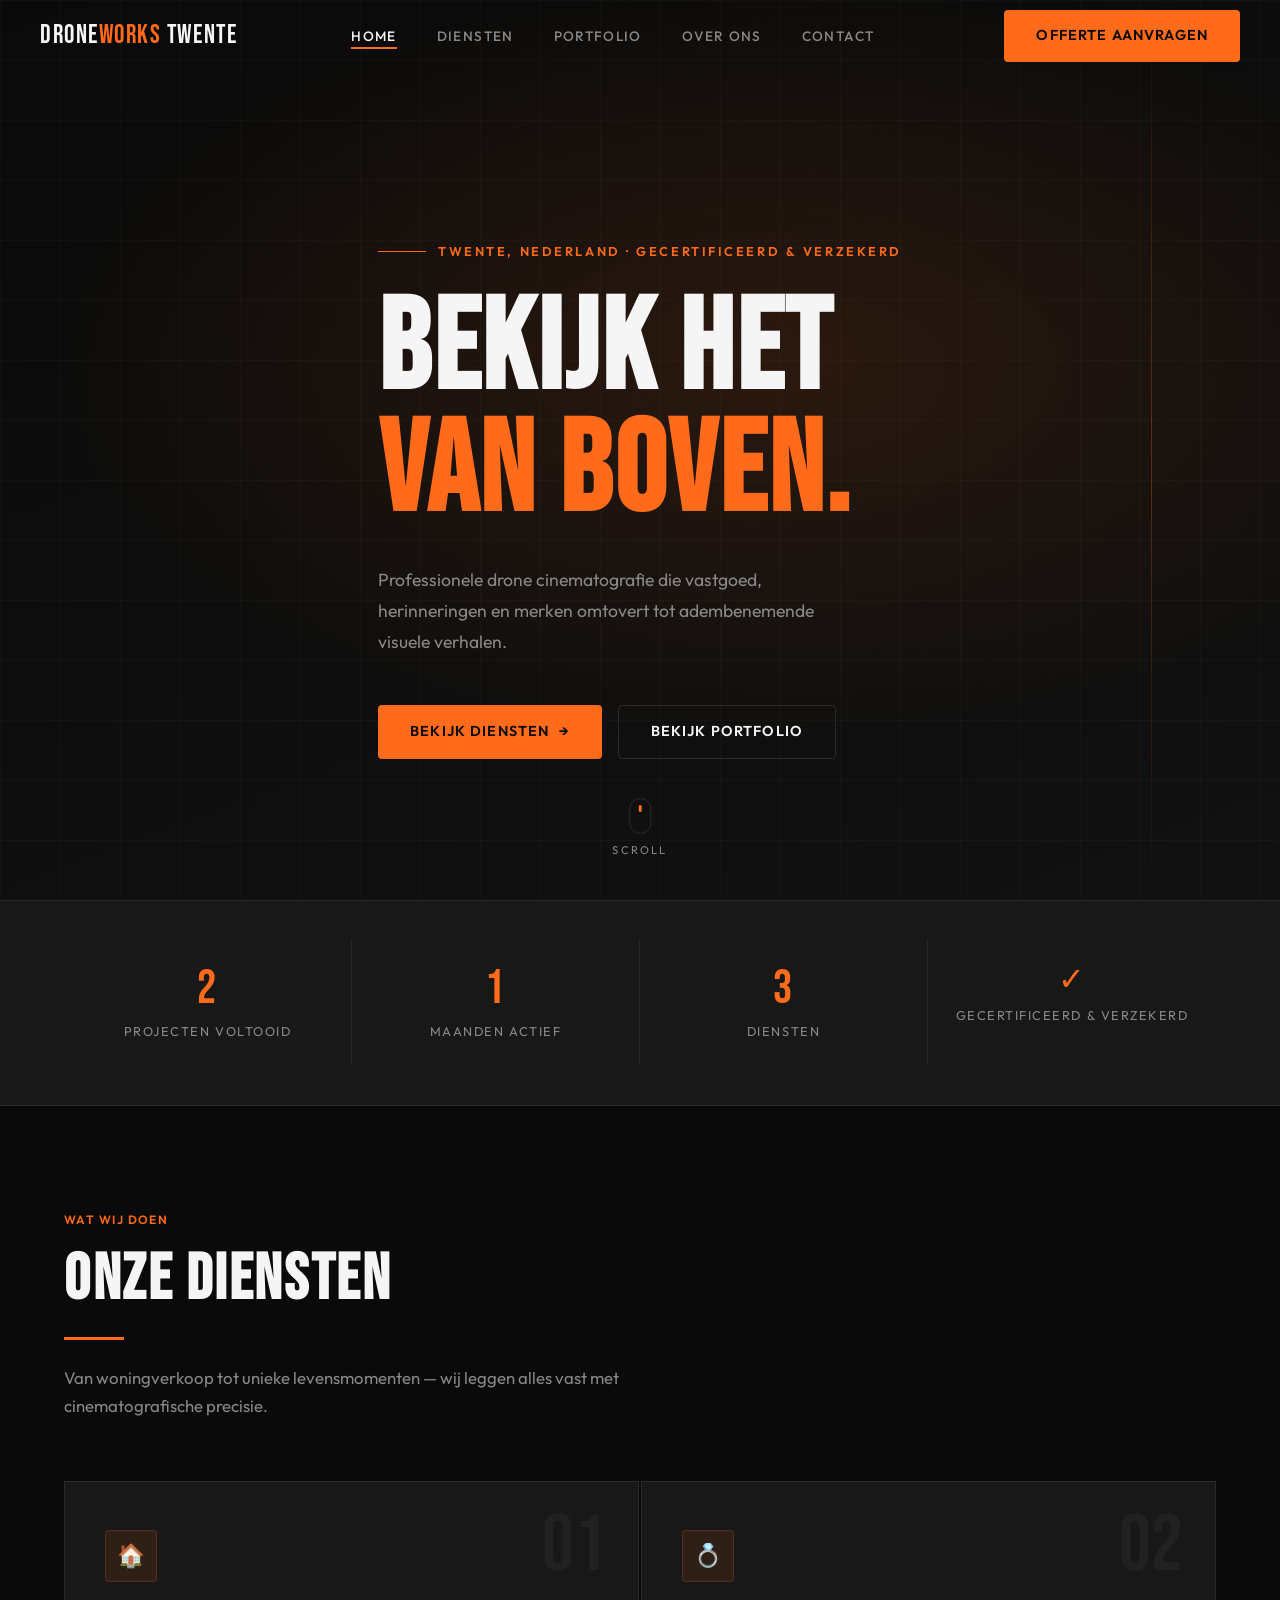
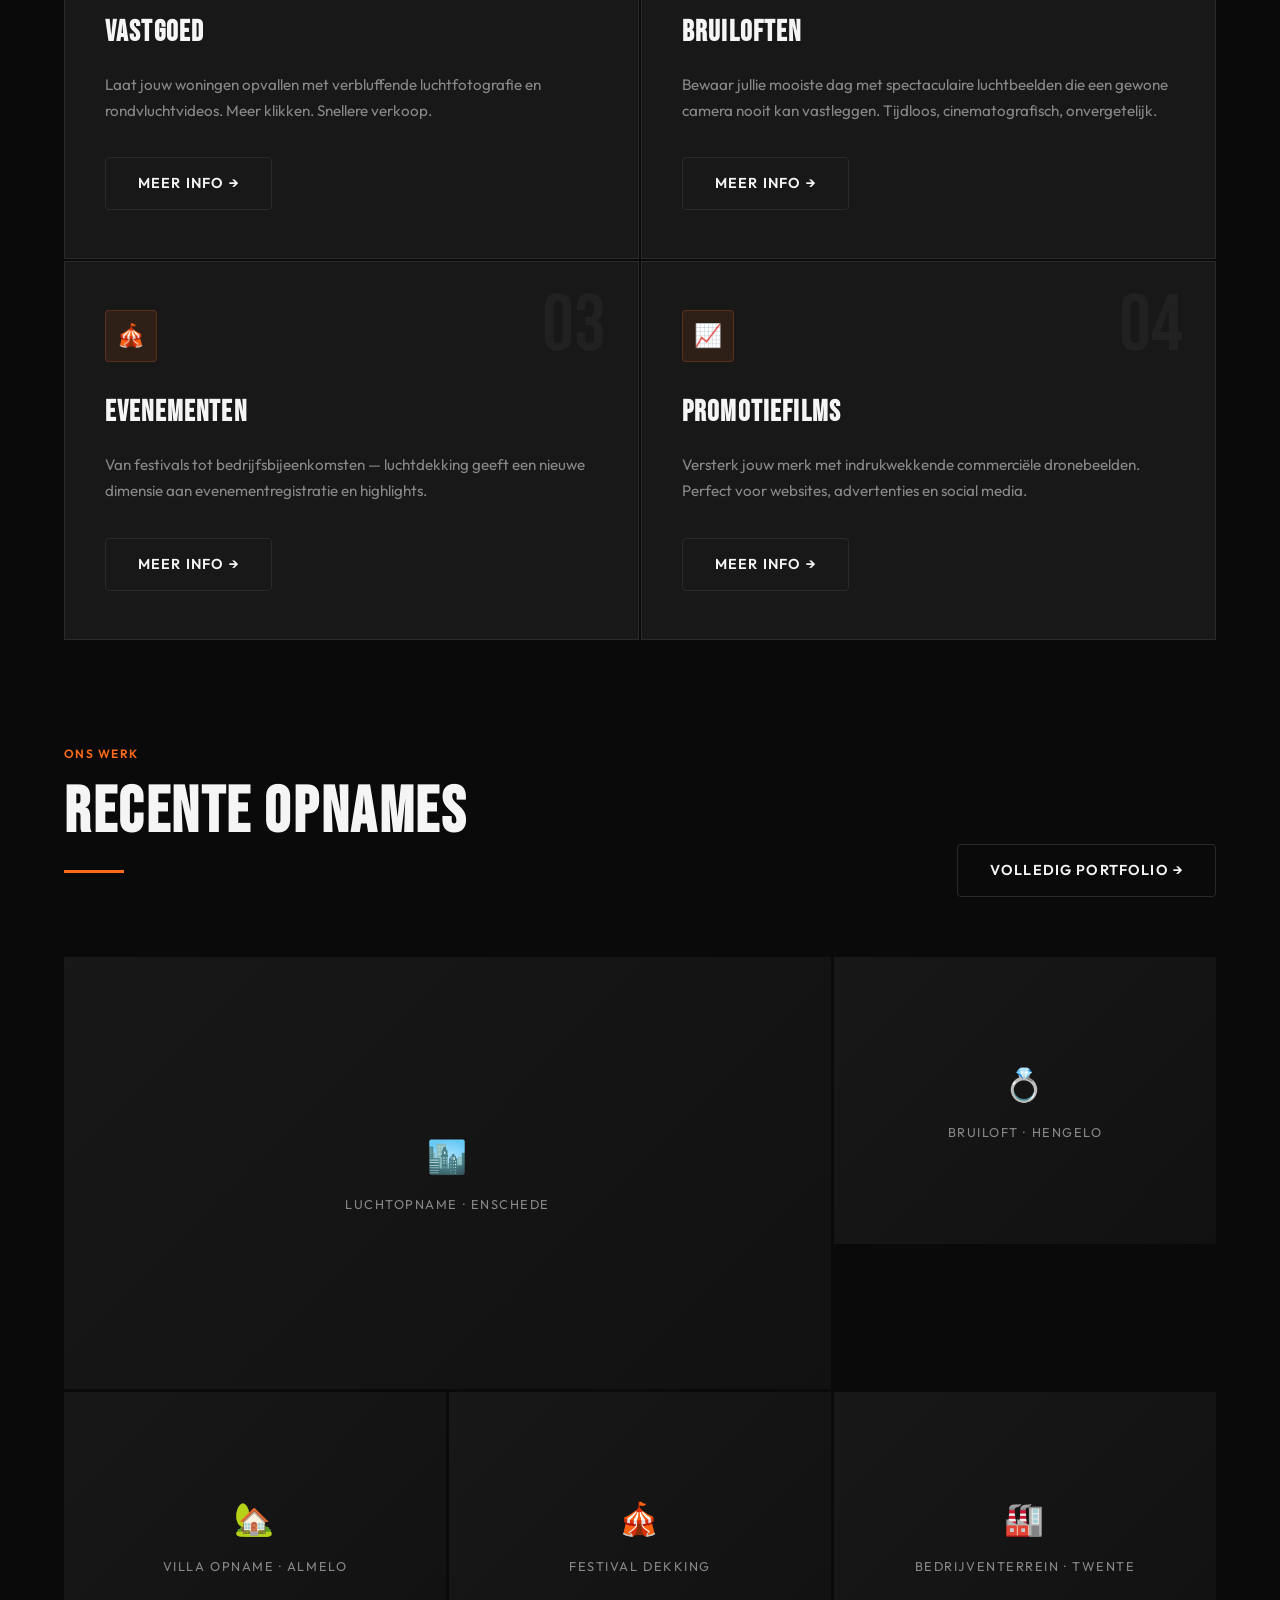
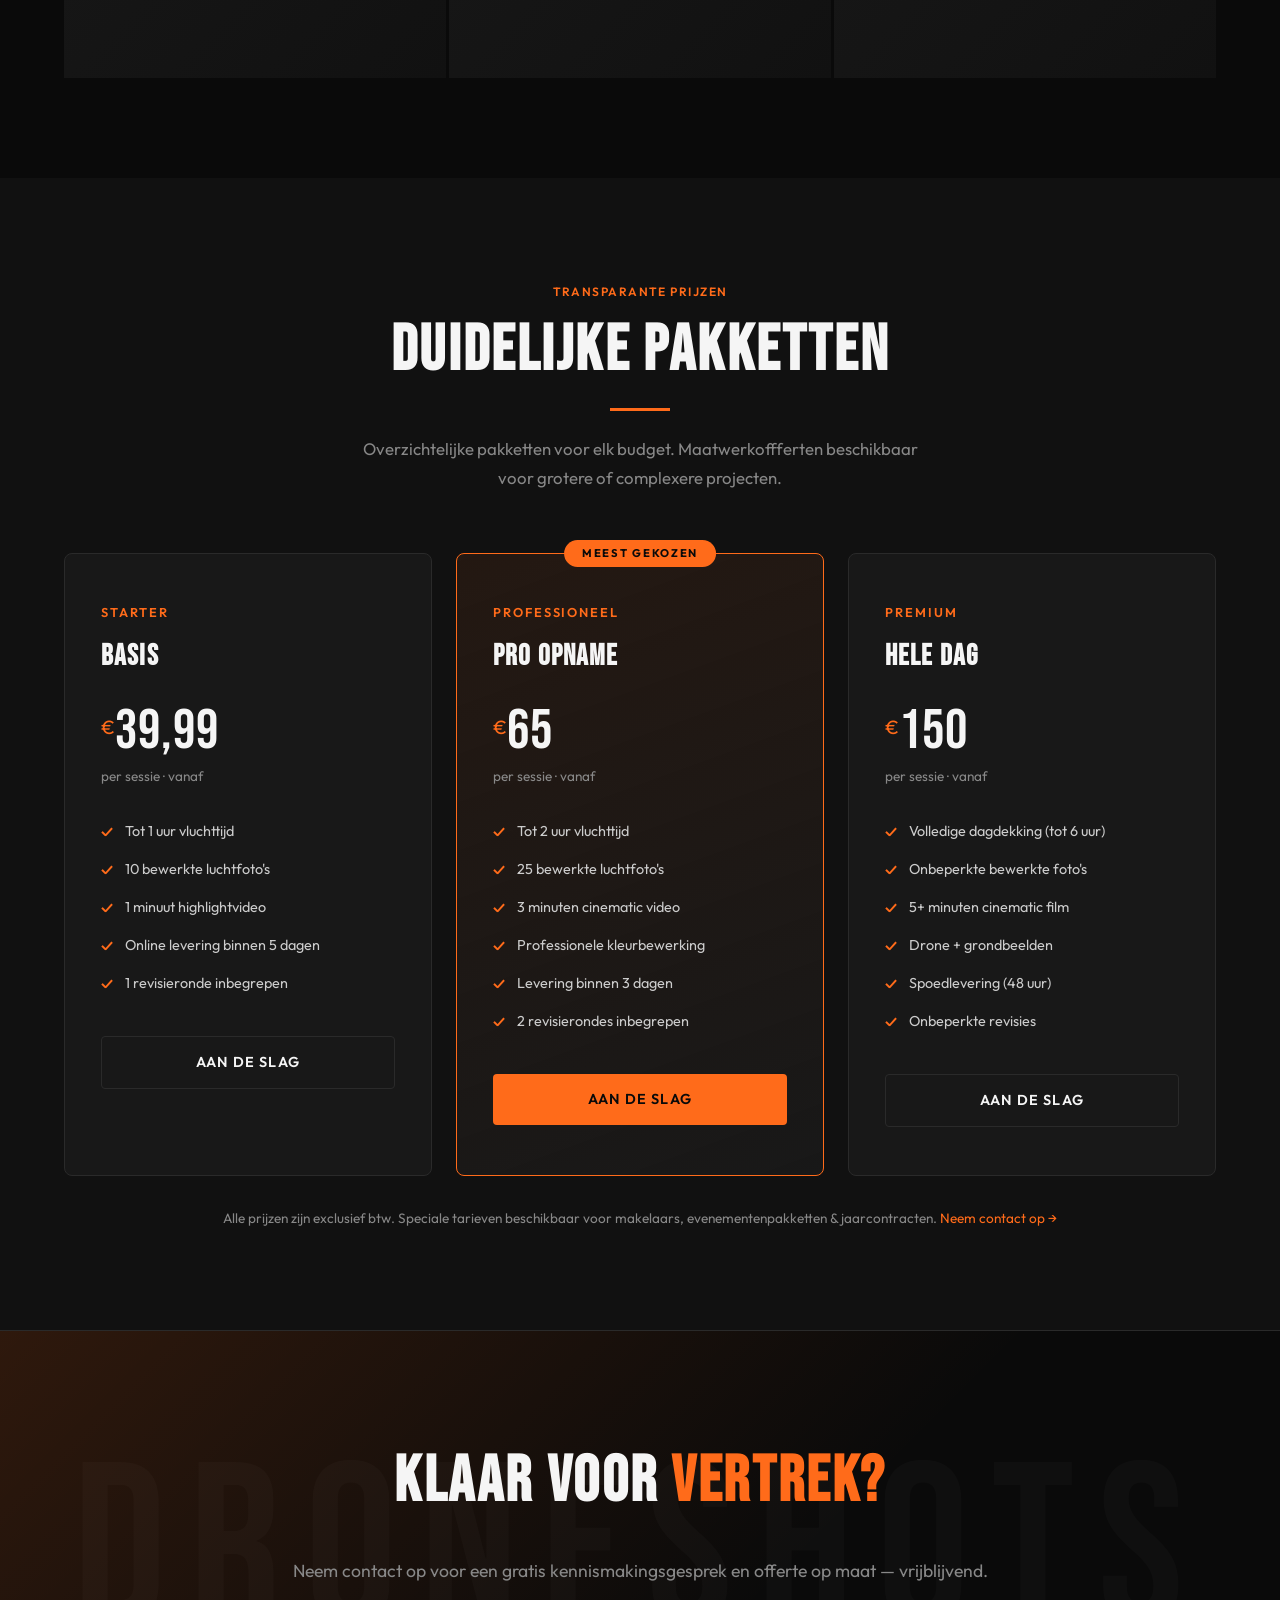
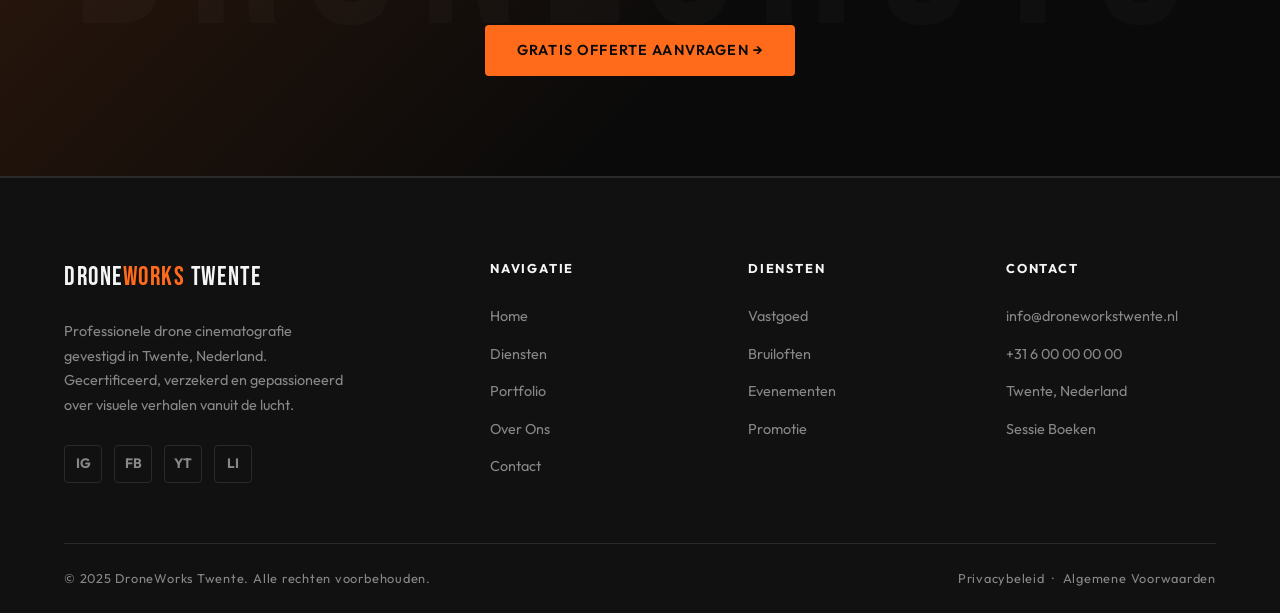
==== commit b11b6ba3: "Add files via upload" ====
--- a/index.html
+++ b/index.html
@@ -96,20 +96,20 @@
     <div class="container">
       <div class="stats-grid">
         <div class="stat-item reveal">
-          <div class="stat-number" data-count="150" data-suffix="+">150+</div>
+          <div class="stat-number" data-count="3" data-suffix="">3</div>
           <div class="stat-label">Projecten Voltooid</div>
         </div>
         <div class="stat-item reveal reveal-delay-1">
-          <div class="stat-number" data-count="5" data-suffix="">5</div>
-          <div class="stat-label">Jaar Ervaring</div>
+          <div class="stat-number" data-count="2" data-suffix="">2</div>
+          <div class="stat-label">Maanden Actief</div>
         </div>
         <div class="stat-item reveal reveal-delay-2">
-          <div class="stat-number" data-count="98" data-suffix="%">98%</div>
-          <div class="stat-label">Klanttevredenheid</div>
-        </div>
-        <div class="stat-item reveal reveal-delay-3">
           <div class="stat-number" data-count="4" data-suffix="">4</div>
           <div class="stat-label">Diensten</div>
+        </div>
+        <div class="stat-item reveal reveal-delay-3">
+          <div class="stat-number" style="font-size:2rem;">✓</div>
+          <div class="stat-label">Gecertificeerd &amp; Verzekerd</div>
         </div>
       </div>
     </div>
@@ -272,7 +272,7 @@
           <div class="pricing-tier">Starter</div>
           <h3>Basis</h3>
           <div class="pricing-price">
-            <span class="currency">€</span><span class="amount">299</span>
+            <span class="currency">€</span><span class="amount">39,99</span>
             <div class="period">per sessie · vanaf</div>
           </div>
           <ul class="pricing-features">
@@ -291,7 +291,7 @@
           <div class="pricing-tier">Professioneel</div>
           <h3>Pro Opname</h3>
           <div class="pricing-price">
-            <span class="currency">€</span><span class="amount">549</span>
+            <span class="currency">€</span><span class="amount">65</span>
             <div class="period">per sessie · vanaf</div>
           </div>
           <ul class="pricing-features">
@@ -310,7 +310,7 @@
           <div class="pricing-tier">Premium</div>
           <h3>Hele Dag</h3>
           <div class="pricing-price">
-            <span class="currency">€</span><span class="amount">999</span>
+            <span class="currency">€</span><span class="amount">150</span>
             <div class="period">per sessie · vanaf</div>
           </div>
           <ul class="pricing-features">
@@ -330,59 +330,6 @@
         Alle prijzen zijn exclusief btw. Speciale tarieven beschikbaar voor makelaars, evenementenpakketten &amp; jaarcontracten.
         <a href="contact.html" style="color:var(--orange);">Neem contact op →</a>
       </p>
-    </div>
-  </section>
-
-  <!-- ════════════════════════════════════════════════════════
-       TESTIMONIALS
-  ════════════════════════════════════════════════════════ -->
-  <section class="section" aria-labelledby="testimonials-heading">
-    <div class="container">
-      <div class="reveal" style="text-align:center;">
-        <span class="tag">Klantverhalen</span>
-        <h2 class="section-title" id="testimonials-heading">WAT ZIJ ZEGGEN</h2>
-        <div class="divider" style="margin:24px auto;"></div>
-      </div>
-
-      <div class="testimonials-grid">
-
-        <div class="testimonial-card reveal">
-          <div class="testimonial-stars">★★★★★</div>
-          <blockquote>"Onze woning was binnen een week verkocht nadat de listing live ging met DroneWorks' luchtfilm. De kwaliteit was indrukwekkend — veel meer dan we verwacht hadden."</blockquote>
-          <div class="testimonial-author">
-            <div class="testimonial-avatar">M</div>
-            <div class="testimonial-author-info">
-              <strong>Maarten de Vries</strong>
-              <span>Makelaar · Hengelo</span>
-            </div>
-          </div>
-        </div>
-
-        <div class="testimonial-card reveal reveal-delay-1">
-          <div class="testimonial-stars">★★★★★</div>
-          <blockquote>"De bruiloftsbeelden waren ronduit adembenemend. We kijken er nog elk jaar op ons jubileum naar. De luchtopnames van de locatie zijn schatten die we koesteren."</blockquote>
-          <div class="testimonial-author">
-            <div class="testimonial-avatar">S</div>
-            <div class="testimonial-author-info">
-              <strong>Sophie &amp; Lars Bakker</strong>
-              <span>Bruiloft · Enschede</span>
-            </div>
-          </div>
-        </div>
-
-        <div class="testimonial-card reveal reveal-delay-2">
-          <div class="testimonial-stars">★★★★★</div>
-          <blockquote>"Professioneel, punctueel en het resultaat spreekt voor zich. Onze festival highlight reel haalde meer dan 50.000 views op social media. Elke cent waard."</blockquote>
-          <div class="testimonial-author">
-            <div class="testimonial-avatar">J</div>
-            <div class="testimonial-author-info">
-              <strong>Joris Hofman</strong>
-              <span>Evenementenorganisator · Almelo</span>
-            </div>
-          </div>
-        </div>
-
-      </div>
     </div>
   </section>
 
